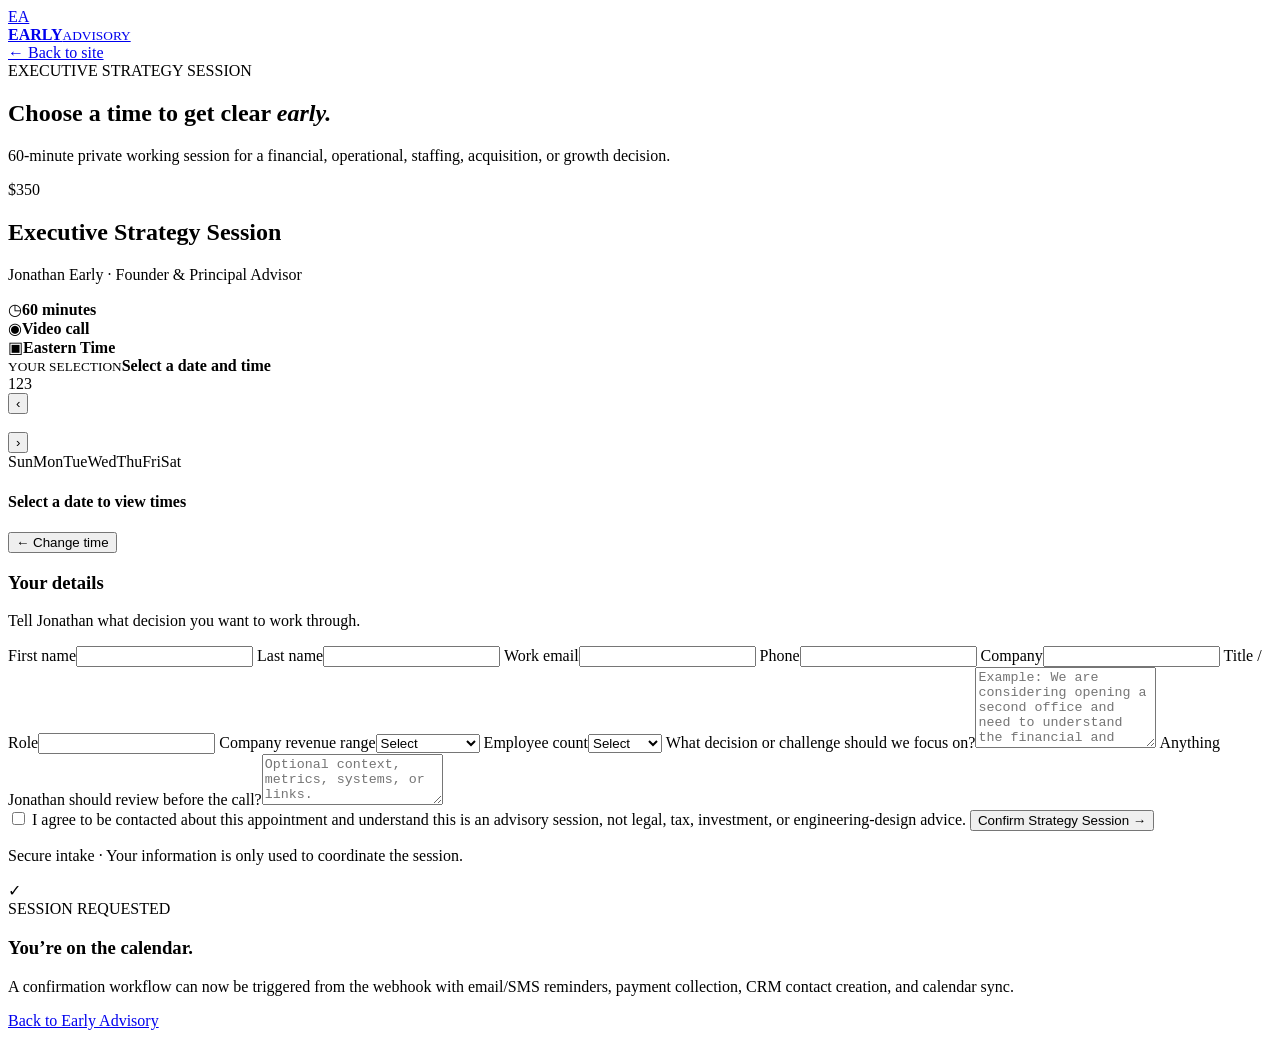
==== booking.html @ b7526bdf "Add simulated booking calendar" ====
<!DOCTYPE html>
<html lang="en">
<head>
  <meta charset="UTF-8" />
  <meta name="viewport" content="width=device-width,initial-scale=1,viewport-fit=cover" />
  <meta name="theme-color" content="#07111f" />
  <title>Book a Strategy Session | Early Advisory</title>
  <link rel="preconnect" href="https://fonts.googleapis.com" />
  <link rel="preconnect" href="https://fonts.gstatic.com" crossorigin />
  <link href="https://fonts.googleapis.com/css2?family=DM+Sans:wght@400;500;600;700&family=Manrope:wght@600;700;800&display=swap" rel="stylesheet" />
  <link rel="stylesheet" href="booking.css" />
</head>
<body>
  <div class="bg-orb one"></div><div class="bg-orb two"></div>
  <header><a href="/" class="brand"><span>EA</span><div><strong>EARLY</strong><small>ADVISORY</small></div></a><a href="/" class="back">← Back to site</a></header>
  <main class="shell">
    <section class="intro"><div class="eyebrow">EXECUTIVE STRATEGY SESSION</div><h1>Choose a time to get clear <em>early.</em></h1><p>60-minute private working session for a financial, operational, staffing, acquisition, or growth decision.</p></section>
    <section class="booking-shell">
      <aside class="summary-card">
        <div class="price">$350</div>
        <h2>Executive Strategy Session</h2>
        <p>Jonathan Early · Founder & Principal Advisor</p>
        <div class="facts"><div><span>◷</span><b>60 minutes</b></div><div><span>◉</span><b>Video call</b></div><div><span>▣</span><b>Eastern Time</b></div></div>
        <div class="selected" id="selectedSummary"><small>YOUR SELECTION</small><strong>Select a date and time</strong></div>
      </aside>

      <div class="scheduler">
        <div class="step-head"><span class="active">1</span><i></i><span>2</span><i></i><span>3</span></div>
        <div class="panel" id="calendarStep">
          <div class="calendar-head"><button id="prevMonth" aria-label="Previous month">‹</button><h3 id="monthLabel"></h3><button id="nextMonth" aria-label="Next month">›</button></div>
          <div class="weekdays"><span>Sun</span><span>Mon</span><span>Tue</span><span>Wed</span><span>Thu</span><span>Fri</span><span>Sat</span></div>
          <div class="calendar" id="calendar"></div>
          <div class="times-wrap" id="timesWrap"><h4 id="timesTitle">Select a date to view times</h4><div class="times" id="times"></div></div>
        </div>

        <form class="panel hidden" id="detailsStep">
          <div class="form-head"><button type="button" class="link-btn" id="backToCalendar">← Change time</button><h3>Your details</h3><p>Tell Jonathan what decision you want to work through.</p></div>
          <div class="form-grid">
            <label>First name<input name="firstName" required autocomplete="given-name" /></label>
            <label>Last name<input name="lastName" required autocomplete="family-name" /></label>
            <label class="wide">Work email<input type="email" name="email" required autocomplete="email" /></label>
            <label>Phone<input type="tel" name="phone" autocomplete="tel" /></label>
            <label>Company<input name="company" autocomplete="organization" /></label>
            <label>Title / Role<input name="title" /></label>
            <label>Company revenue range<select name="revenue"><option value="">Select</option><option>Under $1M</option><option>$1M–$5M</option><option>$5M–$10M</option><option>$10M–$25M</option><option>$25M–$100M</option><option>$100M+</option></select></label>
            <label>Employee count<select name="employees"><option value="">Select</option><option>1–10</option><option>11–25</option><option>26–50</option><option>51–100</option><option>101–250</option><option>250+</option></select></label>
            <label class="wide">What decision or challenge should we focus on?<textarea name="challenge" rows="5" required placeholder="Example: We are considering opening a second office and need to understand the financial and staffing implications."></textarea></label>
            <label class="wide">Anything Jonathan should review before the call?<textarea name="context" rows="3" placeholder="Optional context, metrics, systems, or links."></textarea></label>
          </div>
          <label class="consent"><input type="checkbox" name="consent" required /> <span>I agree to be contacted about this appointment and understand this is an advisory session, not legal, tax, investment, or engineering-design advice.</span></label>
          <button class="submit-btn" type="submit">Confirm Strategy Session <span>→</span></button>
          <p class="secure">Secure intake · Your information is only used to coordinate the session.</p>
        </form>

        <div class="panel hidden success" id="successStep">
          <div class="check">✓</div><div class="eyebrow">SESSION REQUESTED</div><h3>You’re on the calendar.</h3><p id="successText"></p>
          <div class="confirmation-card" id="confirmationCard"></div>
          <p class="note">A confirmation workflow can now be triggered from the webhook with email/SMS reminders, payment collection, CRM contact creation, and calendar sync.</p>
          <a href="/" class="submit-btn as-link">Back to Early Advisory</a>
        </div>
      </div>
    </section>
  </main>
  <script src="booking.js"></script>
</body>
</html>
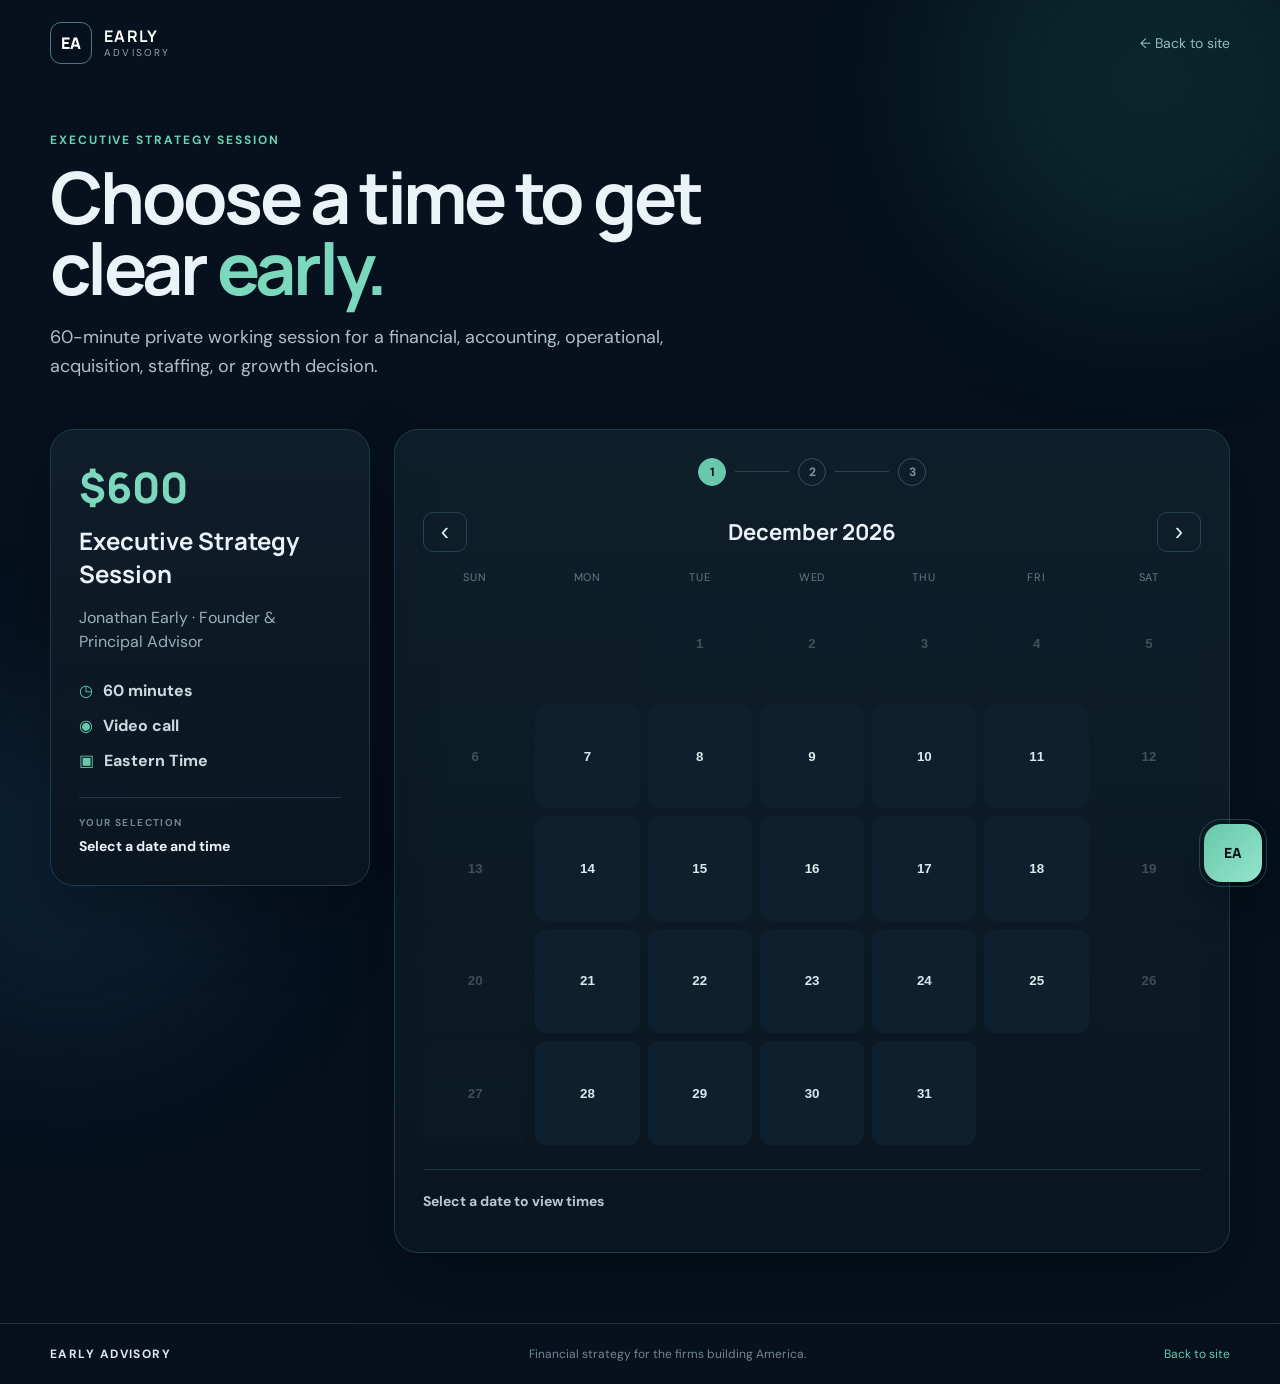
==== commit e99aa03e: "Raise strategy session to $600 and broaden intake context" ====
--- a/booking.html
+++ b/booking.html
@@ -14,16 +14,15 @@
   <div class="bg-orb one"></div><div class="bg-orb two"></div>
   <header><a href="/" class="brand"><span>EA</span><div><strong>EARLY</strong><small>ADVISORY</small></div></a><a href="/" class="back">← Back to site</a></header>
   <main class="shell">
-    <section class="intro"><div class="eyebrow">EXECUTIVE STRATEGY SESSION</div><h1>Choose a time to get clear <em>early.</em></h1><p>60-minute private working session for a financial, operational, staffing, acquisition, or growth decision.</p></section>
+    <section class="intro"><div class="eyebrow">EXECUTIVE STRATEGY SESSION</div><h1>Choose a time to get clear <em>early.</em></h1><p>60-minute private working session for a financial, accounting, operational, acquisition, staffing, or growth decision.</p></section>
     <section class="booking-shell">
       <aside class="summary-card">
-        <div class="price">$350</div>
+        <div class="price">$600</div>
         <h2>Executive Strategy Session</h2>
         <p>Jonathan Early · Founder & Principal Advisor</p>
         <div class="facts"><div><span>◷</span><b>60 minutes</b></div><div><span>◉</span><b>Video call</b></div><div><span>▣</span><b>Eastern Time</b></div></div>
         <div class="selected" id="selectedSummary"><small>YOUR SELECTION</small><strong>Select a date and time</strong></div>
       </aside>
-
       <div class="scheduler">
         <div class="step-head"><span class="active">1</span><i></i><span>2</span><i></i><span>3</span></div>
         <div class="panel" id="calendarStep">
@@ -32,7 +31,6 @@
           <div class="calendar" id="calendar"></div>
           <div class="times-wrap" id="timesWrap"><h4 id="timesTitle">Select a date to view times</h4><div class="times" id="times"></div></div>
         </div>
-
         <form class="panel hidden" id="detailsStep">
           <div class="form-head"><button type="button" class="link-btn" id="backToCalendar">← Change time</button><h3>Your details</h3><p>Tell Jonathan what decision you want to work through.</p></div>
           <div class="form-grid">
@@ -44,14 +42,13 @@
             <label>Title / Role<input name="title" /></label>
             <label>Company revenue range<select name="revenue"><option value="">Select</option><option>Under $1M</option><option>$1M–$5M</option><option>$5M–$10M</option><option>$10M–$25M</option><option>$25M–$100M</option><option>$100M+</option></select></label>
             <label>Employee count<select name="employees"><option value="">Select</option><option>1–10</option><option>11–25</option><option>26–50</option><option>51–100</option><option>101–250</option><option>250+</option></select></label>
-            <label class="wide">What decision or challenge should we focus on?<textarea name="challenge" rows="5" required placeholder="Example: We are considering opening a second office and need to understand the financial and staffing implications."></textarea></label>
-            <label class="wide">Anything Jonathan should review before the call?<textarea name="context" rows="3" placeholder="Optional context, metrics, systems, or links."></textarea></label>
+            <label class="wide">What do you want to work through?<textarea name="challenge" rows="5" required placeholder="Example: We need cleaner financial reporting, we are evaluating an acquisition, or we are deciding whether to open a second office."></textarea></label>
+            <label class="wide">Anything Jonathan should review before the call?<textarea name="context" rows="3" placeholder="Optional context, metrics, systems, deal terms, or links."></textarea></label>
           </div>
-          <label class="consent"><input type="checkbox" name="consent" required /> <span>I agree to be contacted about this appointment and understand this is an advisory session, not legal, tax, investment, or engineering-design advice.</span></label>
+          <label class="consent"><input type="checkbox" name="consent" required /> <span>I agree to be contacted about this appointment and understand this is an advisory session. Regulated, licensed, tax, legal, attest, investment, or engineering-design services are only provided where appropriately qualified or through independent licensed professionals.</span></label>
           <button class="submit-btn" type="submit">Confirm Strategy Session <span>→</span></button>
           <p class="secure">Secure intake · Your information is only used to coordinate the session.</p>
         </form>
-
         <div class="panel hidden success" id="successStep">
           <div class="check">✓</div><div class="eyebrow">SESSION REQUESTED</div><h3>You’re on the calendar.</h3><p id="successText"></p>
           <div class="confirmation-card" id="confirmationCard"></div>
--- a/booking.css
+++ b/booking.css
@@ -0,0 +1 @@
+*{box-sizing:border-box}html{scroll-behavior:smooth}body{margin:0;font-family:'DM Sans',sans-serif;background:#06111d;color:#ecf3f8;min-height:100vh;overflow-x:hidden}.bg-orb{position:fixed;border-radius:999px;filter:blur(80px);opacity:.2;pointer-events:none}.bg-orb.one{width:420px;height:420px;background:#1e7a67;top:-130px;right:-80px}.bg-orb.two{width:360px;height:360px;background:#295e8c;bottom:-140px;left:-110px}.shell{width:min(1180px,calc(100% - 32px));margin:0 auto}header{width:min(1180px,calc(100% - 32px));margin:0 auto;display:flex;align-items:center;justify-content:space-between;padding:22px 0}.brand{display:flex;align-items:center;gap:12px;color:#fff;text-decoration:none}.brand>span{display:grid;place-items:center;width:42px;height:42px;border:1px solid #527586;border-radius:11px;font-family:'Manrope';font-weight:800}.brand div{display:flex;flex-direction:column;line-height:1}.brand strong{font-family:'Manrope';letter-spacing:.08em}.brand small{font-size:10px;letter-spacing:.22em;color:#8fa6b3;margin-top:4px}.back{color:#b9c8d1;text-decoration:none;font-size:14px}.intro{padding:46px 0 30px;max-width:760px}.eyebrow{font-size:12px;letter-spacing:.16em;font-weight:700;color:#69d0b1}.intro h1{font-family:'Manrope';font-size:clamp(38px,6vw,72px);line-height:.98;margin:14px 0 20px;letter-spacing:-.045em}.intro h1 em{font-style:normal;color:#7bd8bd}.intro p{font-size:18px;line-height:1.6;color:#aebfca;max-width:680px}.booking-shell{display:grid;grid-template-columns:320px 1fr;gap:24px;padding-bottom:70px}.summary-card,.scheduler{background:linear-gradient(180deg,rgba(15,31,43,.96),rgba(10,22,32,.96));border:1px solid #1f3b4b;border-radius:24px;box-shadow:0 30px 70px rgba(0,0,0,.28)}.summary-card{padding:28px;height:max-content;position:sticky;top:20px}.price{font-family:'Manrope';font-size:42px;font-weight:800;color:#7bd8bd}.summary-card h2{font-family:'Manrope';font-size:24px;margin:8px 0}.summary-card>p{color:#9bb0bd;line-height:1.5}.facts{display:grid;gap:14px;margin:26px 0}.facts div{display:flex;gap:10px;align-items:center;color:#cfdae0}.facts span{color:#67c8aa}.selected{border-top:1px solid #1d3948;padding-top:18px;display:flex;flex-direction:column;gap:7px}.selected small{color:#6f8794;font-size:10px;letter-spacing:.14em;font-weight:700}.selected strong{font-size:14px;line-height:1.5}.scheduler{padding:28px}.step-head{display:flex;align-items:center;justify-content:center;gap:9px;margin-bottom:26px}.step-head span{display:grid;place-items:center;width:28px;height:28px;border-radius:50%;border:1px solid #35505f;color:#7f95a0;font-size:12px;font-weight:700}.step-head span.active{background:#67c8aa;color:#05120f;border-color:#67c8aa}.step-head i{height:1px;width:54px;background:#2a4351}.panel.hidden{display:none}.calendar-head{display:grid;grid-template-columns:44px 1fr 44px;align-items:center;gap:10px;margin-bottom:18px}.calendar-head h3{text-align:center;font-family:'Manrope';font-size:22px;margin:0}.calendar-head button,.link-btn{background:transparent;color:#dbe7ed;border:1px solid #284452;border-radius:10px;cursor:pointer}.calendar-head button{width:44px;height:40px;font-size:25px}.weekdays,.calendar{display:grid;grid-template-columns:repeat(7,1fr);gap:8px}.weekdays{margin-bottom:8px}.weekdays span{text-align:center;font-size:11px;text-transform:uppercase;letter-spacing:.08em;color:#607a88}.day{aspect-ratio:1;border:1px solid transparent;border-radius:12px;background:#0e202d;color:#dce8ed;cursor:pointer;font-weight:600;transition:.2s}.day:hover:not(:disabled){border-color:#66c8aa;transform:translateY(-1px)}.day:disabled{opacity:.25;cursor:not-allowed}.day.muted{opacity:.18}.day.selected{background:#67c8aa;color:#06110f}.times-wrap{border-top:1px solid #193545;margin-top:24px;padding-top:22px}.times-wrap h4{margin:0 0 14px;font-size:14px;color:#b9c8d1}.times{display:grid;grid-template-columns:repeat(3,1fr);gap:10px}.time-btn{border:1px solid #294958;background:#0b1d29;color:#e7f0f4;border-radius:12px;padding:13px 10px;font-weight:700;cursor:pointer}.time-btn:hover{border-color:#66c8aa}.time-btn.selected{background:#67c8aa;color:#06110f;border-color:#67c8aa}.form-head h3,.success h3{font-family:'Manrope';font-size:30px;margin:12px 0 8px}.form-head p,.success>p{color:#9db1bd;line-height:1.6}.link-btn{padding:8px 11px;font-size:12px}.form-grid{display:grid;grid-template-columns:1fr 1fr;gap:16px;margin-top:26px}.form-grid label{display:flex;flex-direction:column;gap:8px;color:#cfdae0;font-size:13px;font-weight:600}.form-grid .wide{grid-column:1/-1}input,select,textarea{width:100%;background:#0a1b27;border:1px solid #274555;color:#edf4f8;border-radius:12px;padding:13px 14px;font:inherit;outline:none}input:focus,select:focus,textarea:focus{border-color:#67c8aa;box-shadow:0 0 0 3px rgba(103,200,170,.12)}textarea{resize:vertical}.consent{display:flex;gap:10px;align-items:flex-start;margin:18px 0;color:#9fb0ba;font-size:12px;line-height:1.5}.consent input{width:auto;margin-top:3px}.submit-btn{width:100%;border:0;border-radius:13px;padding:15px 18px;background:linear-gradient(90deg,#67c8aa,#88dec5);color:#04110d;font-family:'Manrope';font-weight:800;font-size:15px;cursor:pointer;display:flex;align-items:center;justify-content:center;gap:8px;text-decoration:none}.submit-btn:disabled{opacity:.6;cursor:wait}.secure{text-align:center;color:#687f8b;font-size:11px}.success{text-align:center;padding:26px 10px}.check{width:64px;height:64px;border-radius:50%;background:#67c8aa;color:#06110f;display:grid;place-items:center;font-size:30px;font-weight:800;margin:0 auto 18px}.confirmation-card{margin:24px auto;background:#0a1d29;border:1px solid #284858;border-radius:16px;padding:18px;text-align:left;max-width:460px;display:grid;gap:10px}.confirmation-card div{display:flex;justify-content:space-between;gap:20px}.confirmation-card span{color:#8095a1}.confirmation-card strong{text-align:right}.note{font-size:12px!important;color:#6f8692!important;max-width:560px;margin:20px auto!important}.as-link{max-width:300px;margin:18px auto 0}@media(max-width:860px){.booking-shell{grid-template-columns:1fr}.summary-card{position:static}.intro{padding-top:24px}.scheduler{padding:18px}.times{grid-template-columns:repeat(2,1fr)}}@media(max-width:560px){header{padding-top:max(18px,env(safe-area-inset-top))}.brand div{display:none}.back{font-size:13px}.intro h1{font-size:42px}.intro p{font-size:16px}.summary-card{padding:22px}.scheduler{border-radius:20px}.calendar,.weekdays{gap:5px}.day{border-radius:10px;font-size:12px}.times{grid-template-columns:1fr 1fr}.form-grid{grid-template-columns:1fr}.form-grid .wide{grid-column:auto}.step-head i{width:34px}}
